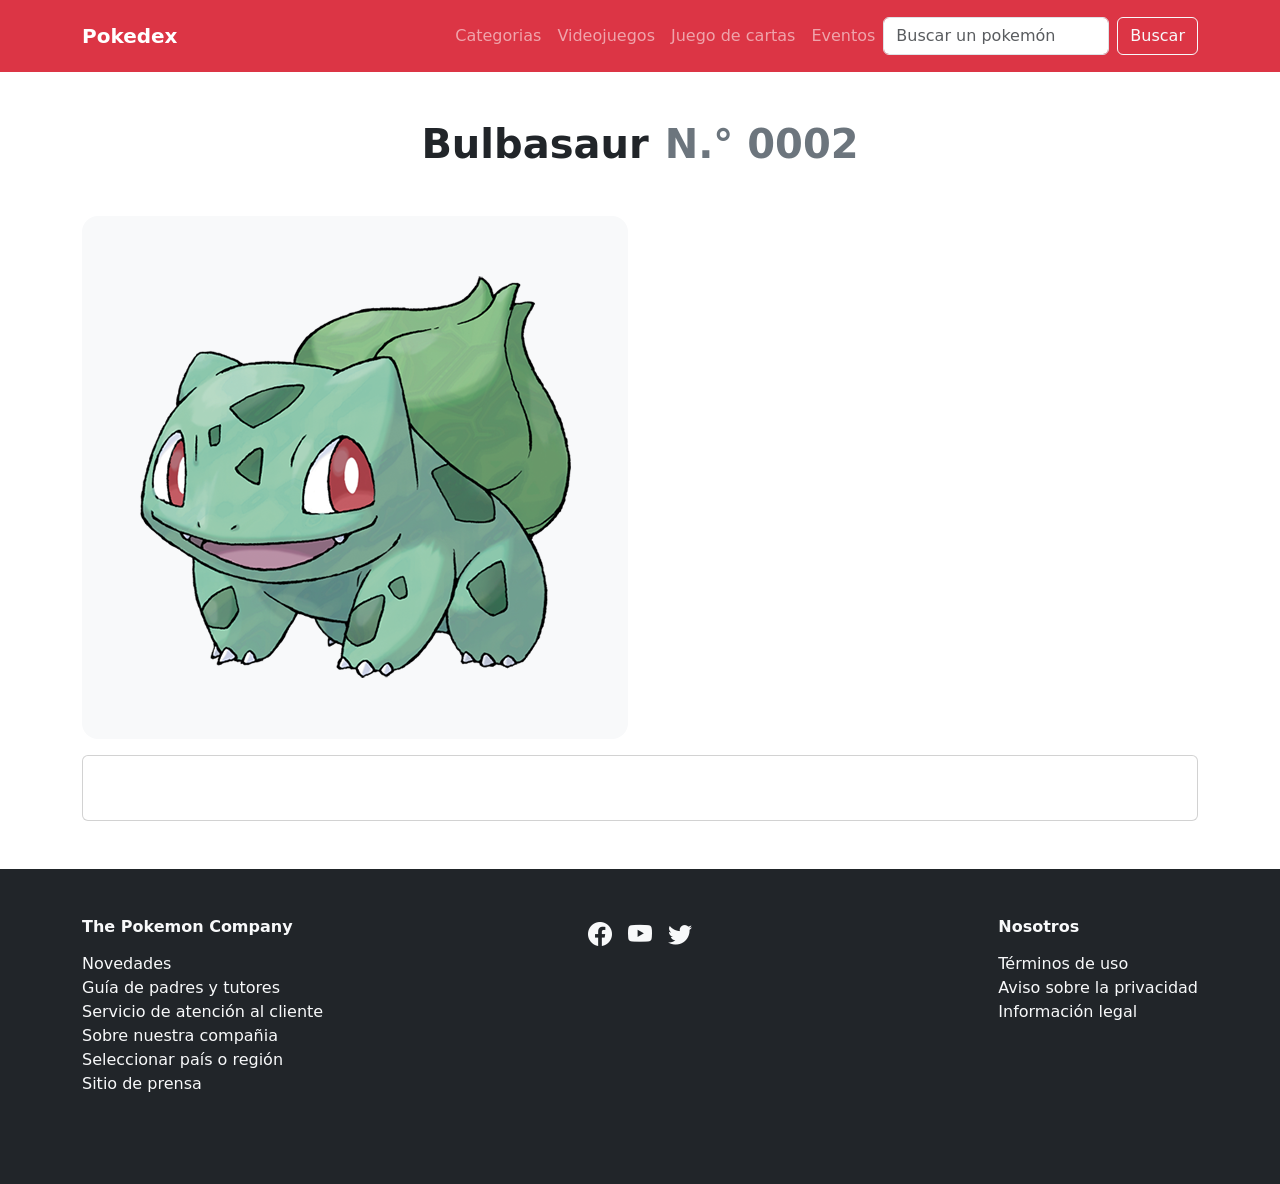
==== pages/detalle.html @ 5fb79075 "agregue a la primera columna la imagen del personaje en detalle le di un fondo claro y un borde redo" ====
<!DOCTYPE html>
<html lang="es">
<head>
    <meta charset="UTF-8">
    <meta name="viewport" content="width=device-width, initial-scale=1.0">
    <meta name="description" content="Pokedex donde podes ver todos los Pokémon en una grilla y acceder al detalle de cada uno con sus características principales.">
    <meta name="author" content="Fátima Alfaro">
    <link href="https://cdn.jsdelivr.net/npm/bootstrap@5.3.8/dist/css/bootstrap.min.css" rel="stylesheet" integrity="sha384-sRIl4kxILFvY47J16cr9ZwB07vP4J8+LH7qKQnuqkuIAvNWLzeN8tE5YBujZqJLB" crossorigin="anonymous">
    <link rel="stylesheet" href="https://cdn.jsdelivr.net/npm/bootstrap-icons@1.13.1/font/bootstrap-icons.min.css">
    <link rel="stylesheet" href="./css/style.css">
    <title>Pokedex</title>
</head>
<body>
    <header>
       <nav class="navbar navbar-expand-lg navbar-dark bg-danger py-3">
        <div class="container">
          <a class="navbar-brand fw-bold" href="./index.html">Pokedex</a>

          <button
            class="navbar-toggler"
            type="button"
            data-bs-toggle="collapse"
            data-bs-target="#navbarSupportedContent"
            aria-controls="navbarSupportedContent"
            aria-expanded="false"
            aria-label="Toggle navigation"
          >
            <span class="navbar-toggler-icon"></span>
          </button>

          <div class="collapse navbar-collapse" id="navbarSupportedContent">
            <ul class="navbar-nav ms-auto mb-2 mb-lg-0">
              <li class="nav-item">
                <a class="nav-link" href="./pages/error404.html"
                  >Categorias</a
                >
              </li>

              <li class="nav-item">
                <a class="nav-link" href="./pages/error404.html"
                  >Videojuegos</a
                >
              </li>

              <li class="nav-item">
                <a class="nav-link" href="./pages/error404.html">Juego de cartas</a>
              </li>

              <li class="nav-item">
                <a class="nav-link" href="./pages/error404.html">Eventos</a>
              </li>
            </ul>

            <form class="d-flex" role="search">
              <input
                class="form-control me-2"
                type="search"
                placeholder="Buscar un pokemón"
                aria-label="Search"
              />

              <button class="btn btn-outline-light" type="submit">
                Buscar
              </button>
            </form>
          </div>
        </div>
      </nav>
    </header>

    <main>
        <div class="container my-5">
            <h1 class="text-center fw-bold mb-5">Bulbasaur<span class="text-secondary ms-3">N.° 0002</span></h1>
        
        <div class="row text-center mb-4">
            <div class="col-md-6">
                <div class="bg-light rounded-4 p-4">
                    <img src="../img/bulbasaur.png" alt="Detalles de Bulbasaur" class="img-fluid">
                </div>
            </div>
            <div>
                <h6></h6>
                <span></span>
                <span></span>
            </div>
            <div>
                <h6></h6>
                <span></span>
                <span></span>
                <span></span>
                <span></span>
            </div>
            <div class="col-12">
                <div class="card">
                    <div class="card-body">
                        <p></p>
                        <div class="row">
                            <div class="col-6">
                                <p></p>
                                <p></p>
                                <p></p>
                            </div>
                            <div class="col-6">
                                <p></p>
                                <p></p>
                            </div>
                        </div>
                    </div>
                </div>
            </div>

        </div>
    </div>
    </main>

    <footer class="bg-dark text-light py-5">
      <div class="container">
        <div class="row text-center text-md-start">
          <div class="col-sm-12 col-md-6 col-lg-4 mb-4">
            <h6 class="fw-bold">The Pokemon Company</h6>
            <ul class="list-unstyled mt-3">
              <li>Novedades</li>
              <li>Guía de padres y tutores</li>
              <li>Servicio de atención al cliente</li>
              <li>Sobre nuestra compañia</li>
              <li>Seleccionar país o región</li>
              <li>Sitio de prensa</li>
            </ul>
          </div>
          <div class="col-sm-12 col-md-6 col-lg-4 mb-4">
            <div class="d-flex justify-content-center justify-content-md-start justify-content-lg-center  gap-3">
              <i class="bi bi-facebook fs-4"></i>
              <i class="bi bi-youtube fs-4"></i>
              <i class="bi bi-twitter fs-4"></i>
            </div>

          </div>
          <div class="col-sm-12 col-md-6 col-lg-4 d-flex justify-content-center justify-content-md-end">
            <div>
            <h6 class="fw-bold">Nosotros</h6>
            <ul class="list-unstyled mt-3">
              <li>Términos de uso</li>
              <li>Aviso sobre la privacidad</li>
              <li>Información legal</li>
            </ul>
            </div>
          </div>
        </div>
      </div>
    </footer>
    <script src="https://cdn.jsdelivr.net/npm/bootstrap@5.3.8/dist/js/bootstrap.bundle.min.js" integrity="sha384-FKyoEForCGlyvwx9Hj09JcYn3nv7wiPVlz7YYwJrWVcXK/BmnVDxM+D2scQbITxI" crossorigin="anonymous"></script>
</body>
</html>
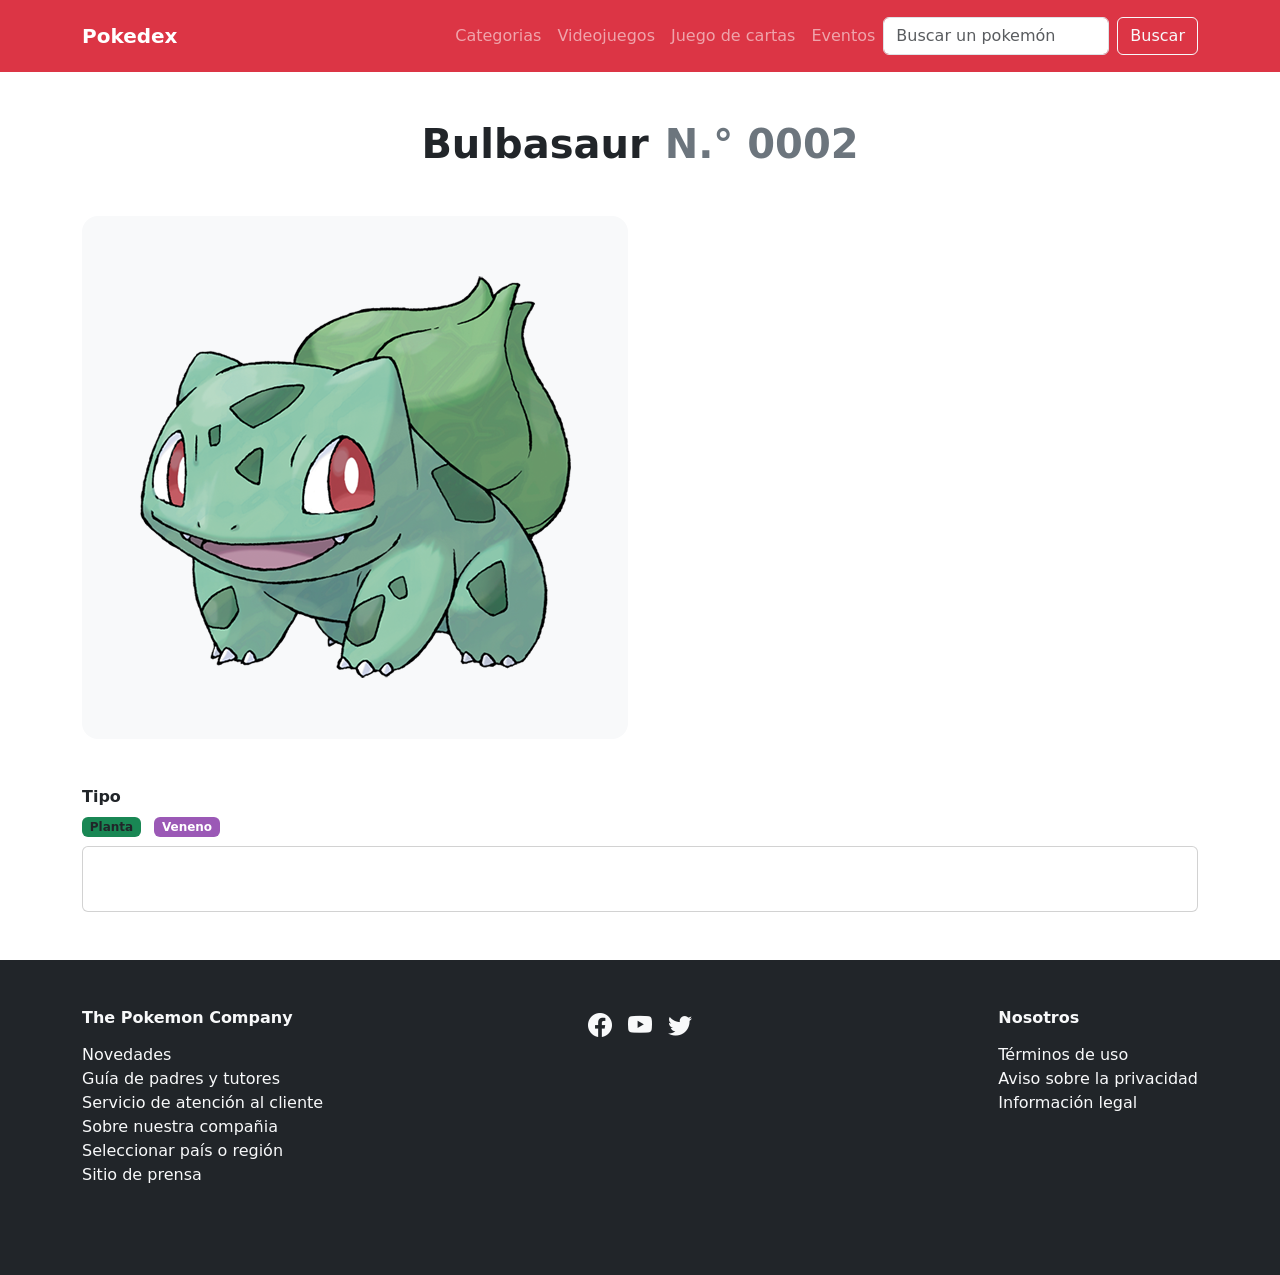
==== commit 989c591f: "añadi el tipo de pokemon, resaltando y colocandole color a las etiquetas span" ====
--- a/pages/detalle.html
+++ b/pages/detalle.html
@@ -7,7 +7,7 @@
     <meta name="author" content="Fátima Alfaro">
     <link href="https://cdn.jsdelivr.net/npm/bootstrap@5.3.8/dist/css/bootstrap.min.css" rel="stylesheet" integrity="sha384-sRIl4kxILFvY47J16cr9ZwB07vP4J8+LH7qKQnuqkuIAvNWLzeN8tE5YBujZqJLB" crossorigin="anonymous">
     <link rel="stylesheet" href="https://cdn.jsdelivr.net/npm/bootstrap-icons@1.13.1/font/bootstrap-icons.min.css">
-    <link rel="stylesheet" href="./css/style.css">
+    <link rel="stylesheet" href="../css/style.css">
     <title>Pokedex</title>
 </head>
 <body>
@@ -72,16 +72,16 @@
         <div class="container my-5">
             <h1 class="text-center fw-bold mb-5">Bulbasaur<span class="text-secondary ms-3">N.° 0002</span></h1>
         
-        <div class="row text-center mb-4">
-            <div class="col-md-6">
+        <div class="row align-items-start">
+            <div class="col-md-6 text-center mb-4">
                 <div class="bg-light rounded-4 p-4">
                     <img src="../img/bulbasaur.png" alt="Detalles de Bulbasaur" class="img-fluid">
                 </div>
             </div>
-            <div>
-                <h6></h6>
-                <span></span>
-                <span></span>
+            <div class="mt-4 text-start">
+                <h6 class="fw-bold">Tipo</h6>
+                <span class="badge bg-success text-dark me-2">Planta</span>
+                <span class="badge bg-purple">Veneno</span>
             </div>
             <div>
                 <h6></h6>
@@ -111,7 +111,7 @@
 
         </div>
     </div>
-    </main>
+</main>
 
     <footer class="bg-dark text-light py-5">
       <div class="container">
--- a/css/style.css
+++ b/css/style.css
@@ -0,0 +1,70 @@
+body{
+    min-height: 100vh;
+    display: flex;
+    flex-direction: column;
+}
+
+main{
+    flex-grow: 1;
+}
+
+.seccion-banner{
+    position: relative;
+}
+
+.banner{
+    height: 60vh;
+}
+
+.banner img{
+    width: 100%;
+    height: 100%;
+    object-fit: cover;
+    object-position: center 30%;
+}
+
+.pestania{
+    position: fixed;
+    left: 0;
+    top: 40%;
+    width: 55px;
+    background-color: #212529;
+    color: white;
+    padding: 12px;
+    border-radius: 0px 10px 10px 0px;
+}
+
+.pestania i{
+    font-size: 24px;
+}
+
+.pestania p{
+    font-size: 12px;
+    line-height: 1.2;
+    margin: 4px 0 0 0;
+}
+
+.bg-purple {
+    background-color: #9b59b6;
+  }
+
+.bg-naranja {
+    background-color: orangered;
+  }
+
+
+.bg-pink {
+    background-color: #ee92c0;
+  }
+
+.bg-fucsia {
+    background-color: #ec4899;
+  }
+
+.bg-yellow{
+    background-color: rgb(247, 247, 70);
+}
+
+.card-width{
+    max-width: 500px;
+}
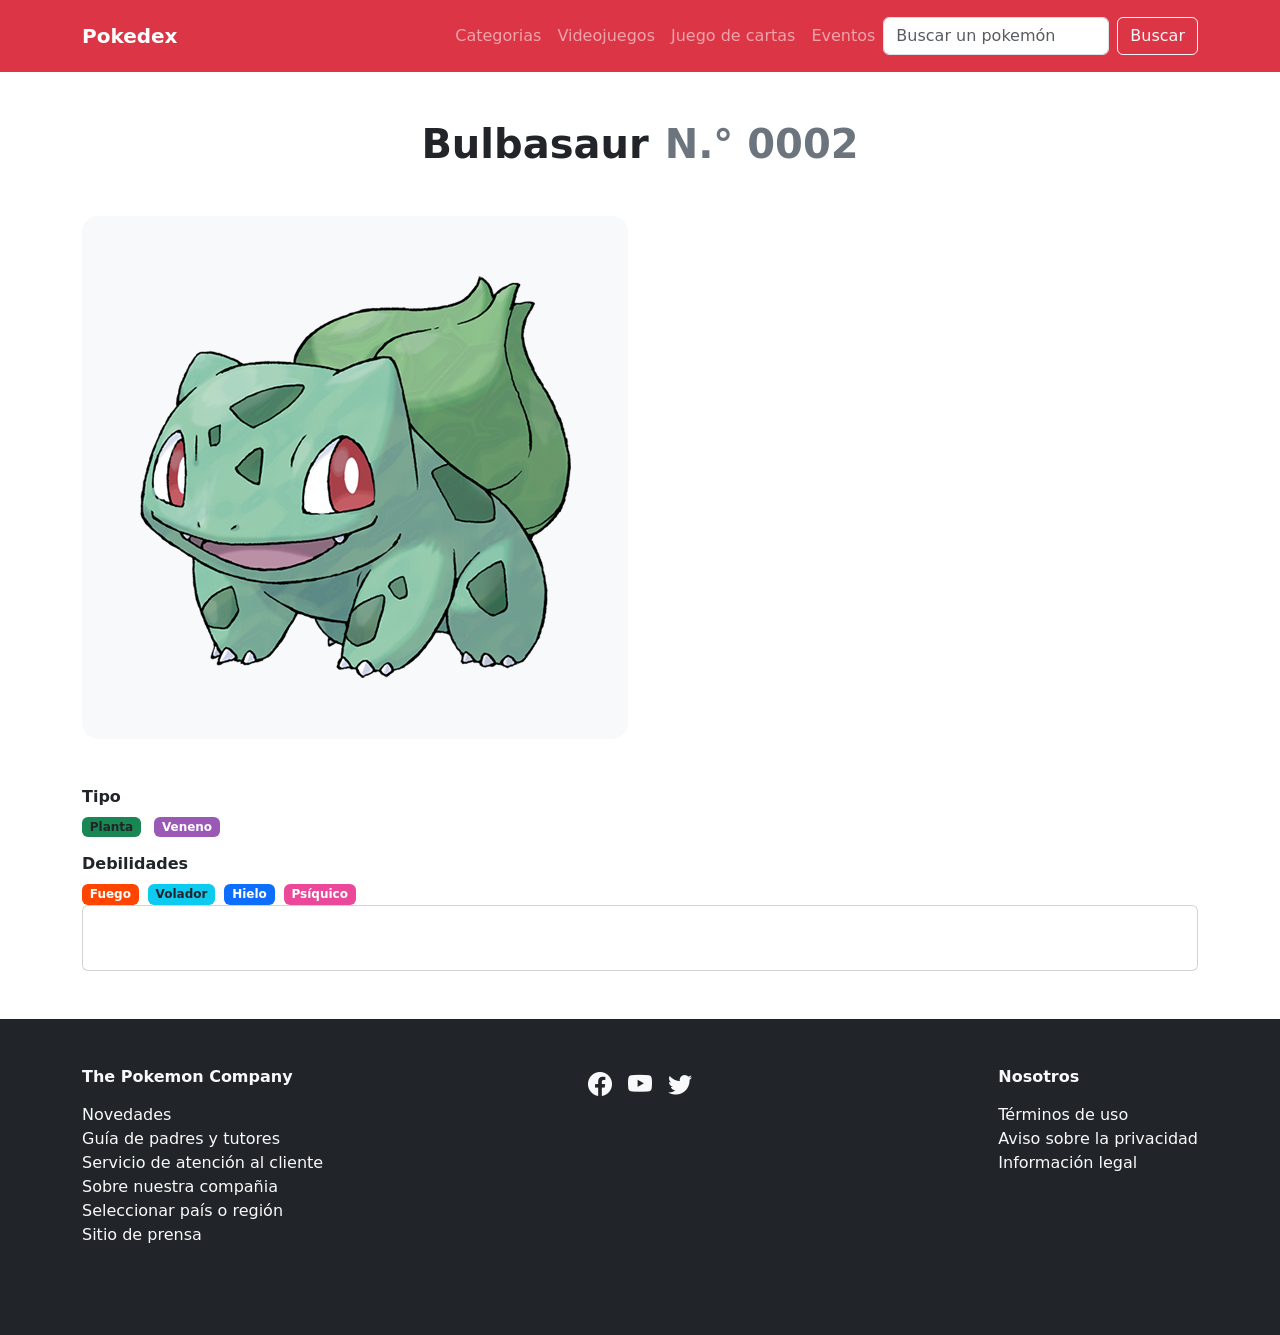
==== commit 9a83ac4e: "agregue las debilidades del pokemon, resaltando y colocandole color a las etiquetas span" ====
--- a/pages/detalle.html
+++ b/pages/detalle.html
@@ -83,12 +83,12 @@
                 <span class="badge bg-success text-dark me-2">Planta</span>
                 <span class="badge bg-purple">Veneno</span>
             </div>
-            <div>
-                <h6></h6>
-                <span></span>
-                <span></span>
-                <span></span>
-                <span></span>
+            <div class="mt-3 text-start">
+                <h6 class="fw-bold">Debilidades</h6>
+                <span class="badge bg-naranja me-1" >Fuego</span>
+                <span class="badge bg-info text-dark me-1" >Volador</span>
+                <span class="badge bg-primary me-1" >Hielo</span>
+                <span class="badge bg-fucsia" >Psíquico</span>
             </div>
             <div class="col-12">
                 <div class="card">
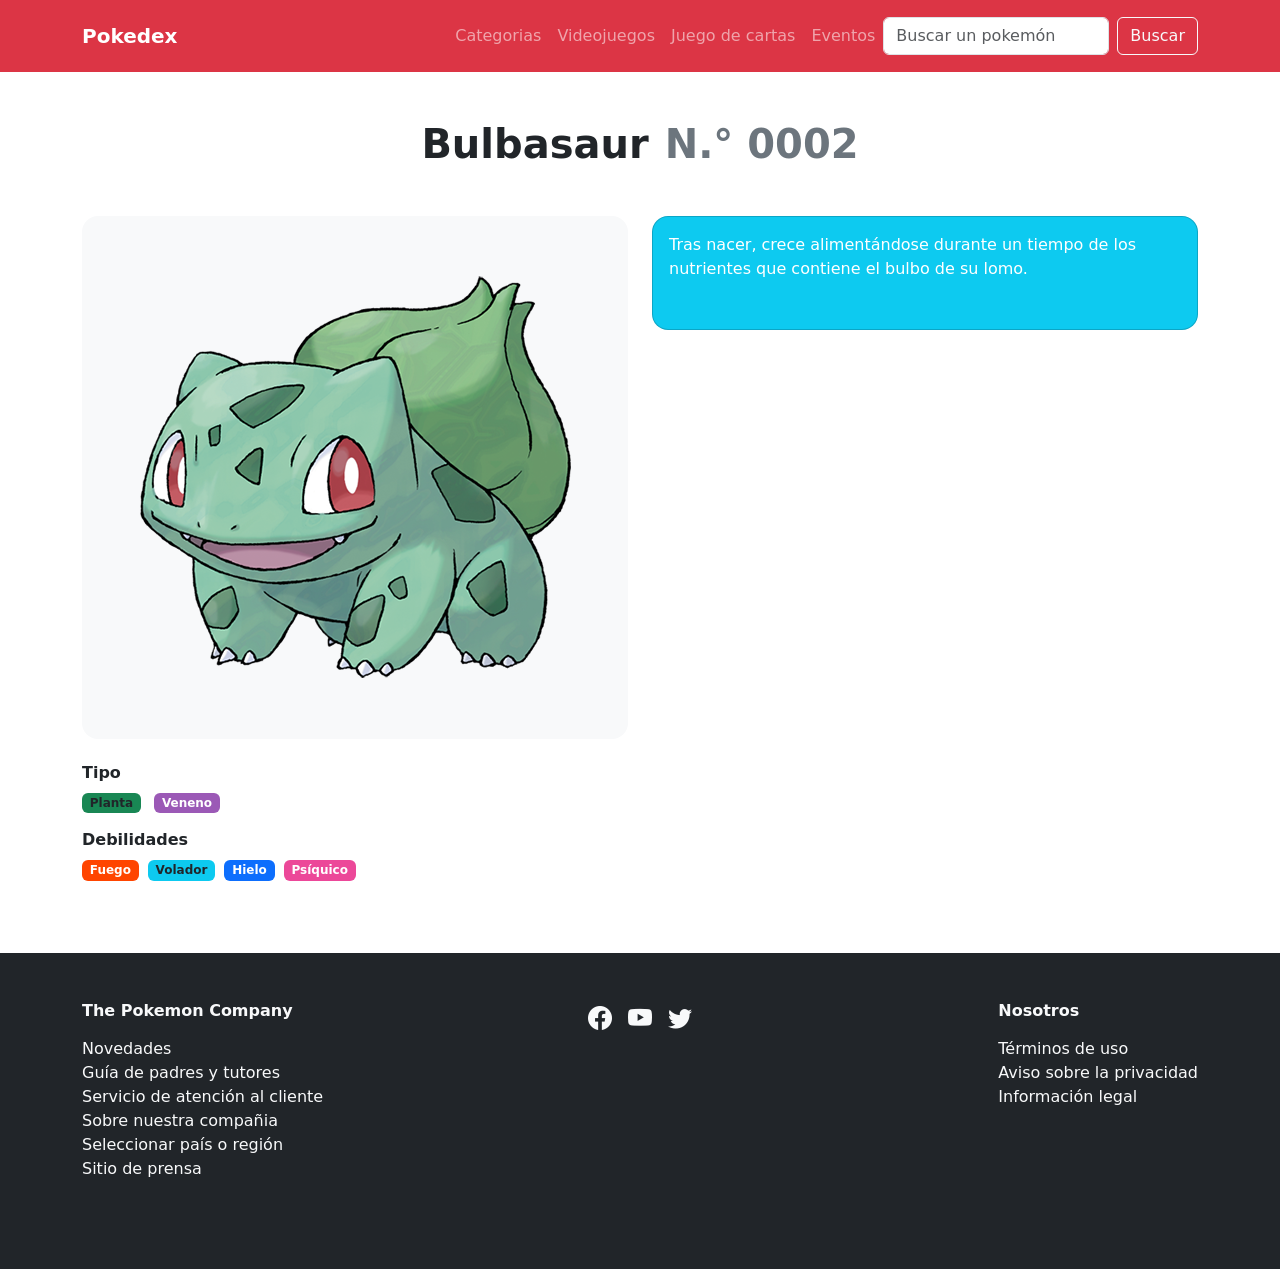
==== commit f1315355: "agregue la card de la columna derecha con su bordes redondeados y su color celeste" ====
--- a/pages/detalle.html
+++ b/pages/detalle.html
@@ -77,7 +77,7 @@
                 <div class="bg-light rounded-4 p-4">
                     <img src="../img/bulbasaur.png" alt="Detalles de Bulbasaur" class="img-fluid">
                 </div>
-            </div>
+            
             <div class="mt-4 text-start">
                 <h6 class="fw-bold">Tipo</h6>
                 <span class="badge bg-success text-dark me-2">Planta</span>
@@ -90,10 +90,11 @@
                 <span class="badge bg-primary me-1" >Hielo</span>
                 <span class="badge bg-fucsia" >Psíquico</span>
             </div>
-            <div class="col-12">
-                <div class="card">
+            </div>
+            <div class="col-md-6">
+                <div class="card text-white bg-info rounded-4">
                     <div class="card-body">
-                        <p></p>
+                        <p class="card-text">Tras nacer, crece alimentándose durante un tiempo de los nutrientes que contiene el bulbo de su lomo.</p>
                         <div class="row">
                             <div class="col-6">
                                 <p></p>
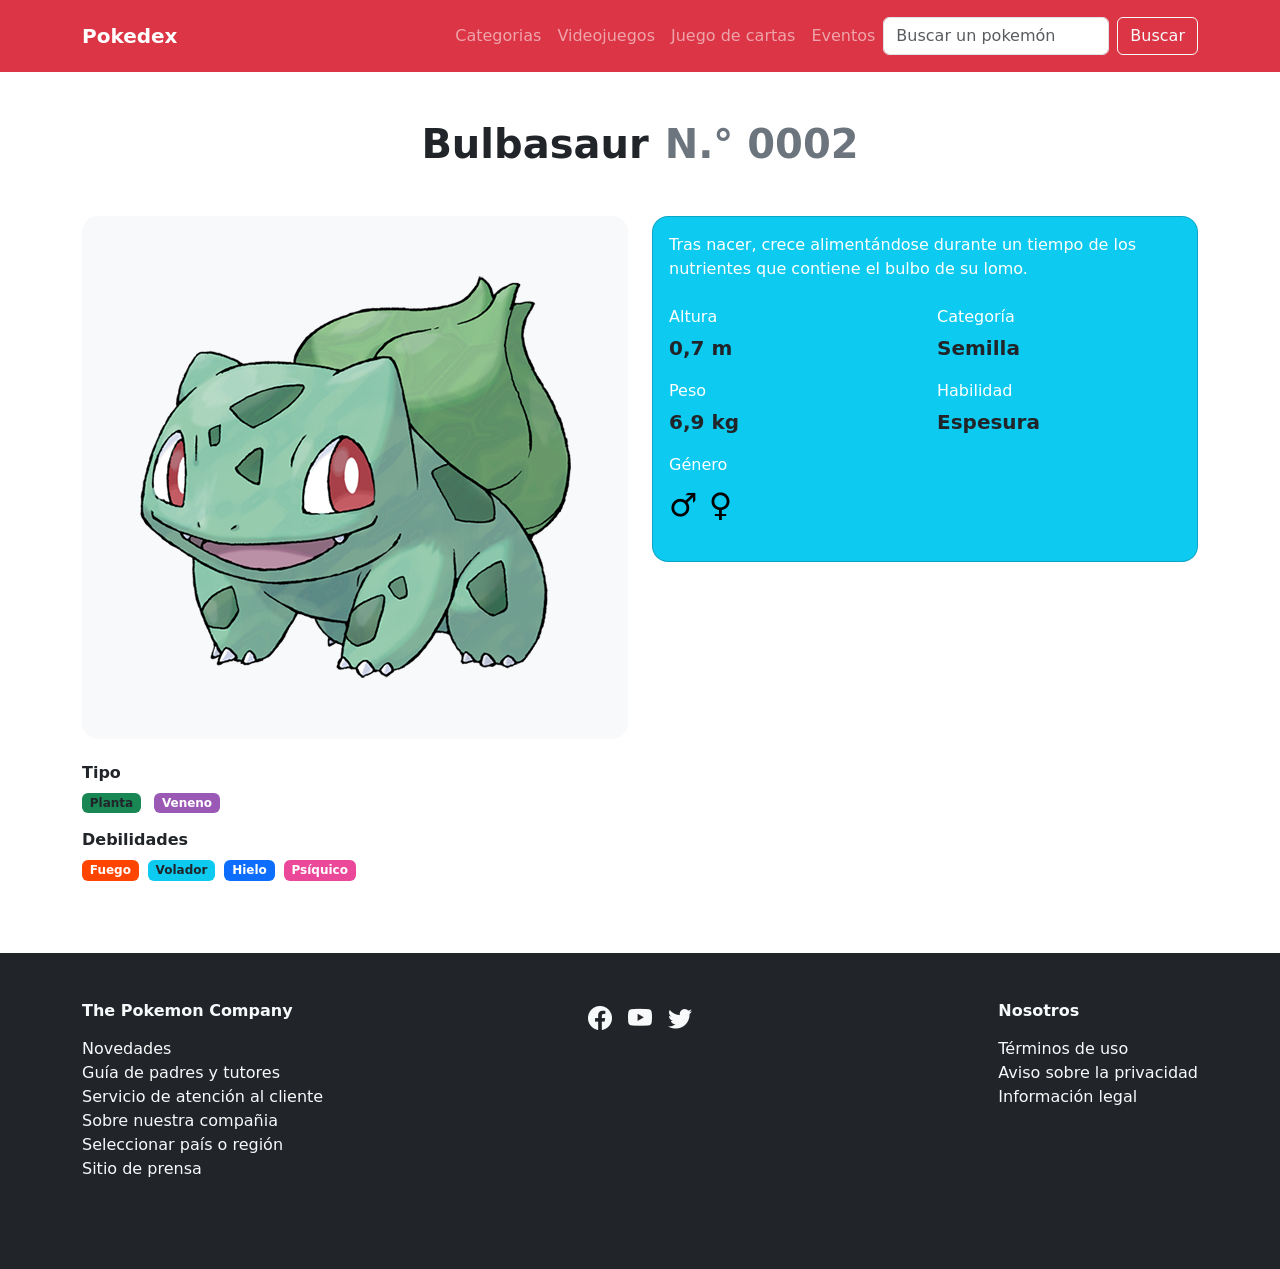
==== commit 38df76a2: "complete la card con los datos faltantes del personaje" ====
--- a/pages/detalle.html
+++ b/pages/detalle.html
@@ -95,15 +95,15 @@
                 <div class="card text-white bg-info rounded-4">
                     <div class="card-body">
                         <p class="card-text">Tras nacer, crece alimentándose durante un tiempo de los nutrientes que contiene el bulbo de su lomo.</p>
-                        <div class="row">
+                        <div class="row mt-4">
                             <div class="col-6">
-                                <p></p>
-                                <p></p>
-                                <p></p>
+                                <p class="mb-1">Altura</p><p><strong class="text-dark fs-5">0,7 m</strong></p>
+                                <p class="mb-1">Peso</p><p><strong class="text-dark fs-5">6,9 kg</strong></p>
+                                <p class="mb-1">Género</p><p class="fs-2 fw-bold text-black">&#9794; &#9792;</strong></p>
                             </div>
                             <div class="col-6">
-                                <p></p>
-                                <p></p>
+                                <p class="mb-1">Categoría</p><p><strong class="text-dark fs-5">Semilla</strong></p>
+                                <p class="mb-1">Habilidad</p><p><strong class="text-dark fs-5">Espesura</strong></p>
                             </div>
                         </div>
                     </div>
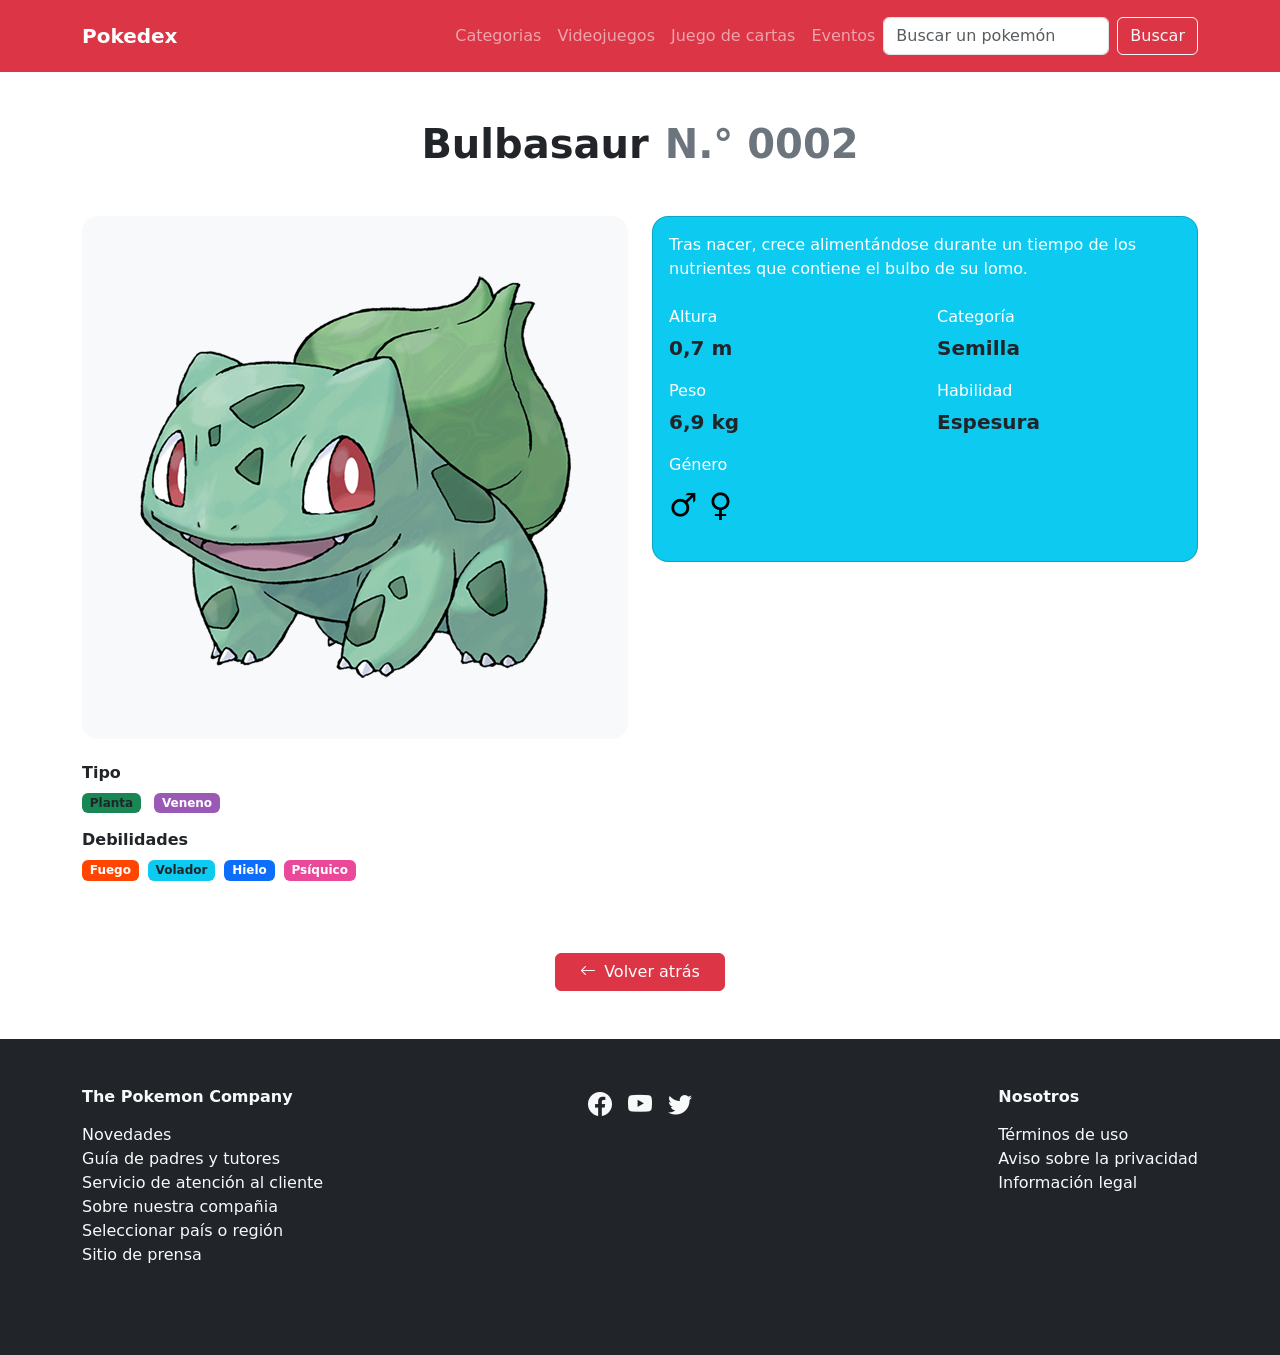
==== commit f6fa5656: "agregue el boton volver atras con su respectivo icono" ====
--- a/pages/detalle.html
+++ b/pages/detalle.html
@@ -111,6 +111,11 @@
             </div>
 
         </div>
+        <div class="text-center mt-5">
+          <button class="btn btn-danger px-4">
+            <i class="bi bi-arrow-left me-2"></i>Volver atrás
+          </button>
+        </div>
     </div>
 </main>
 
